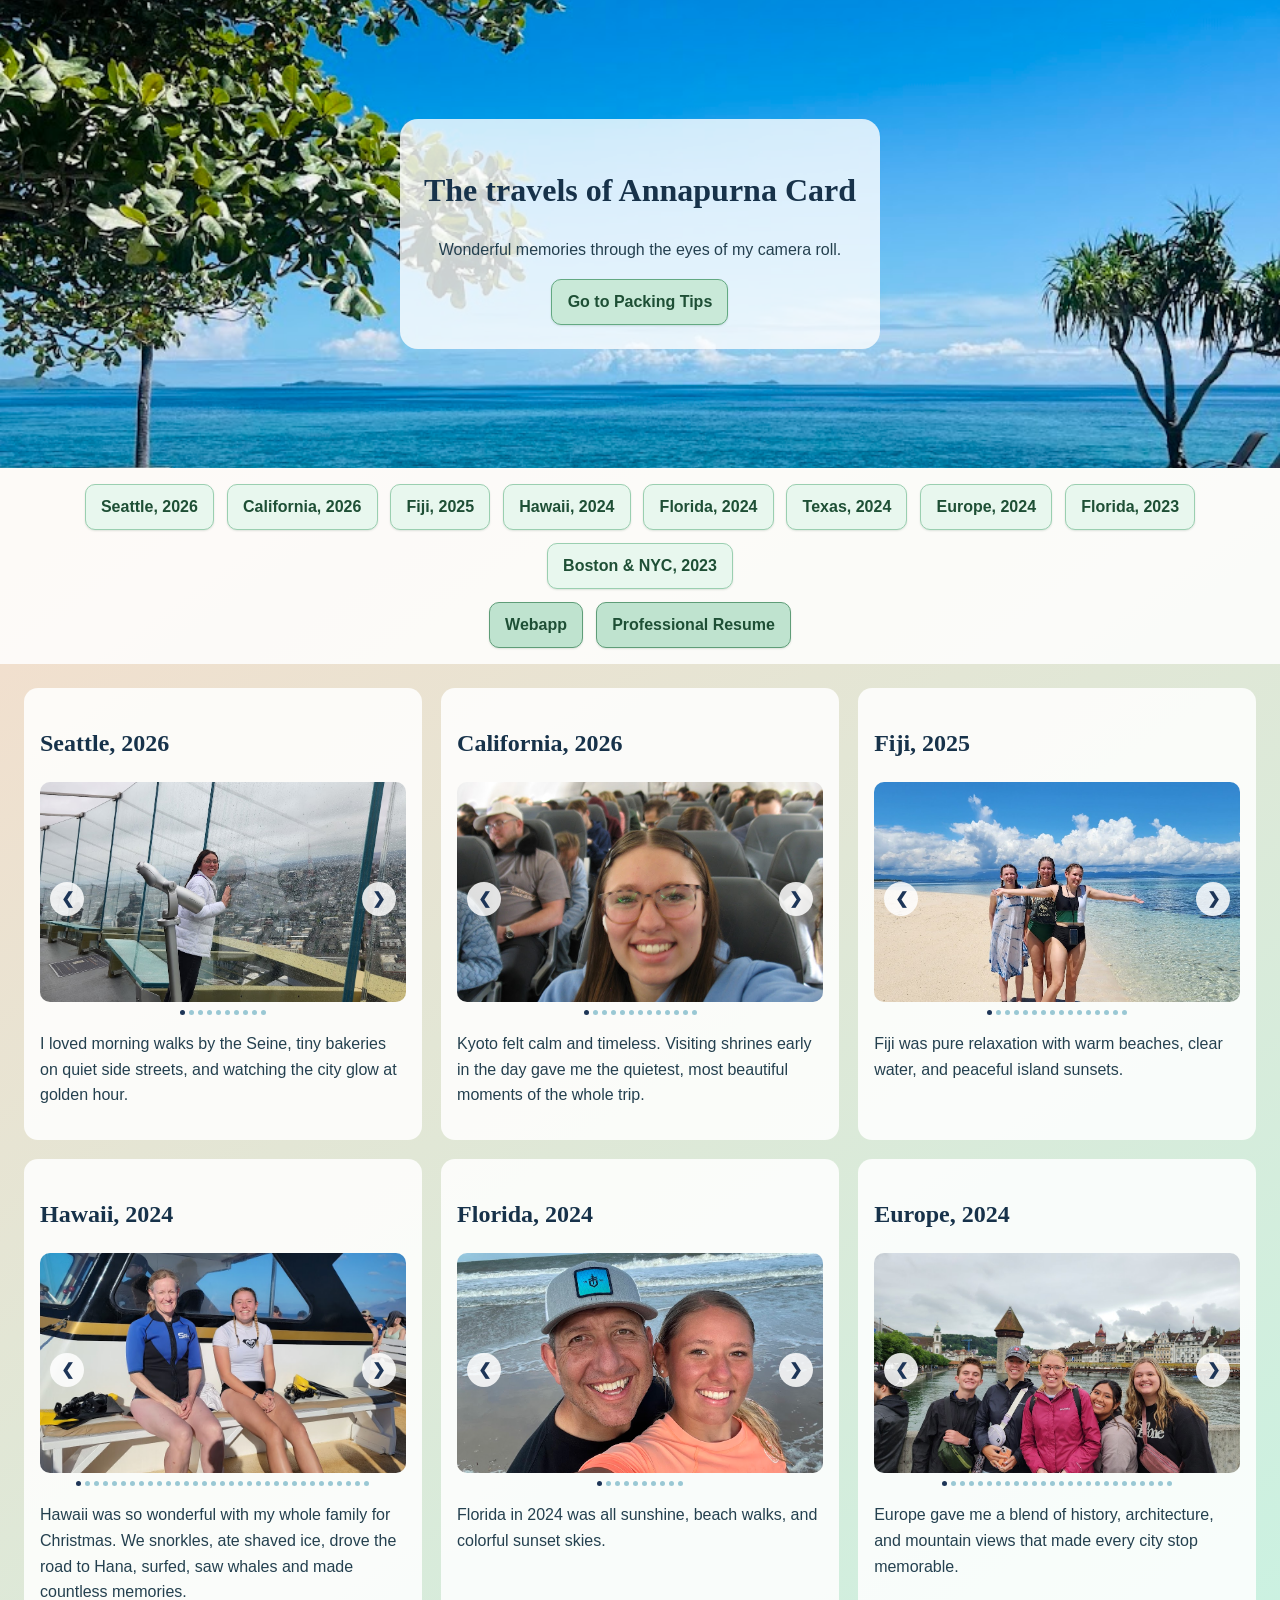
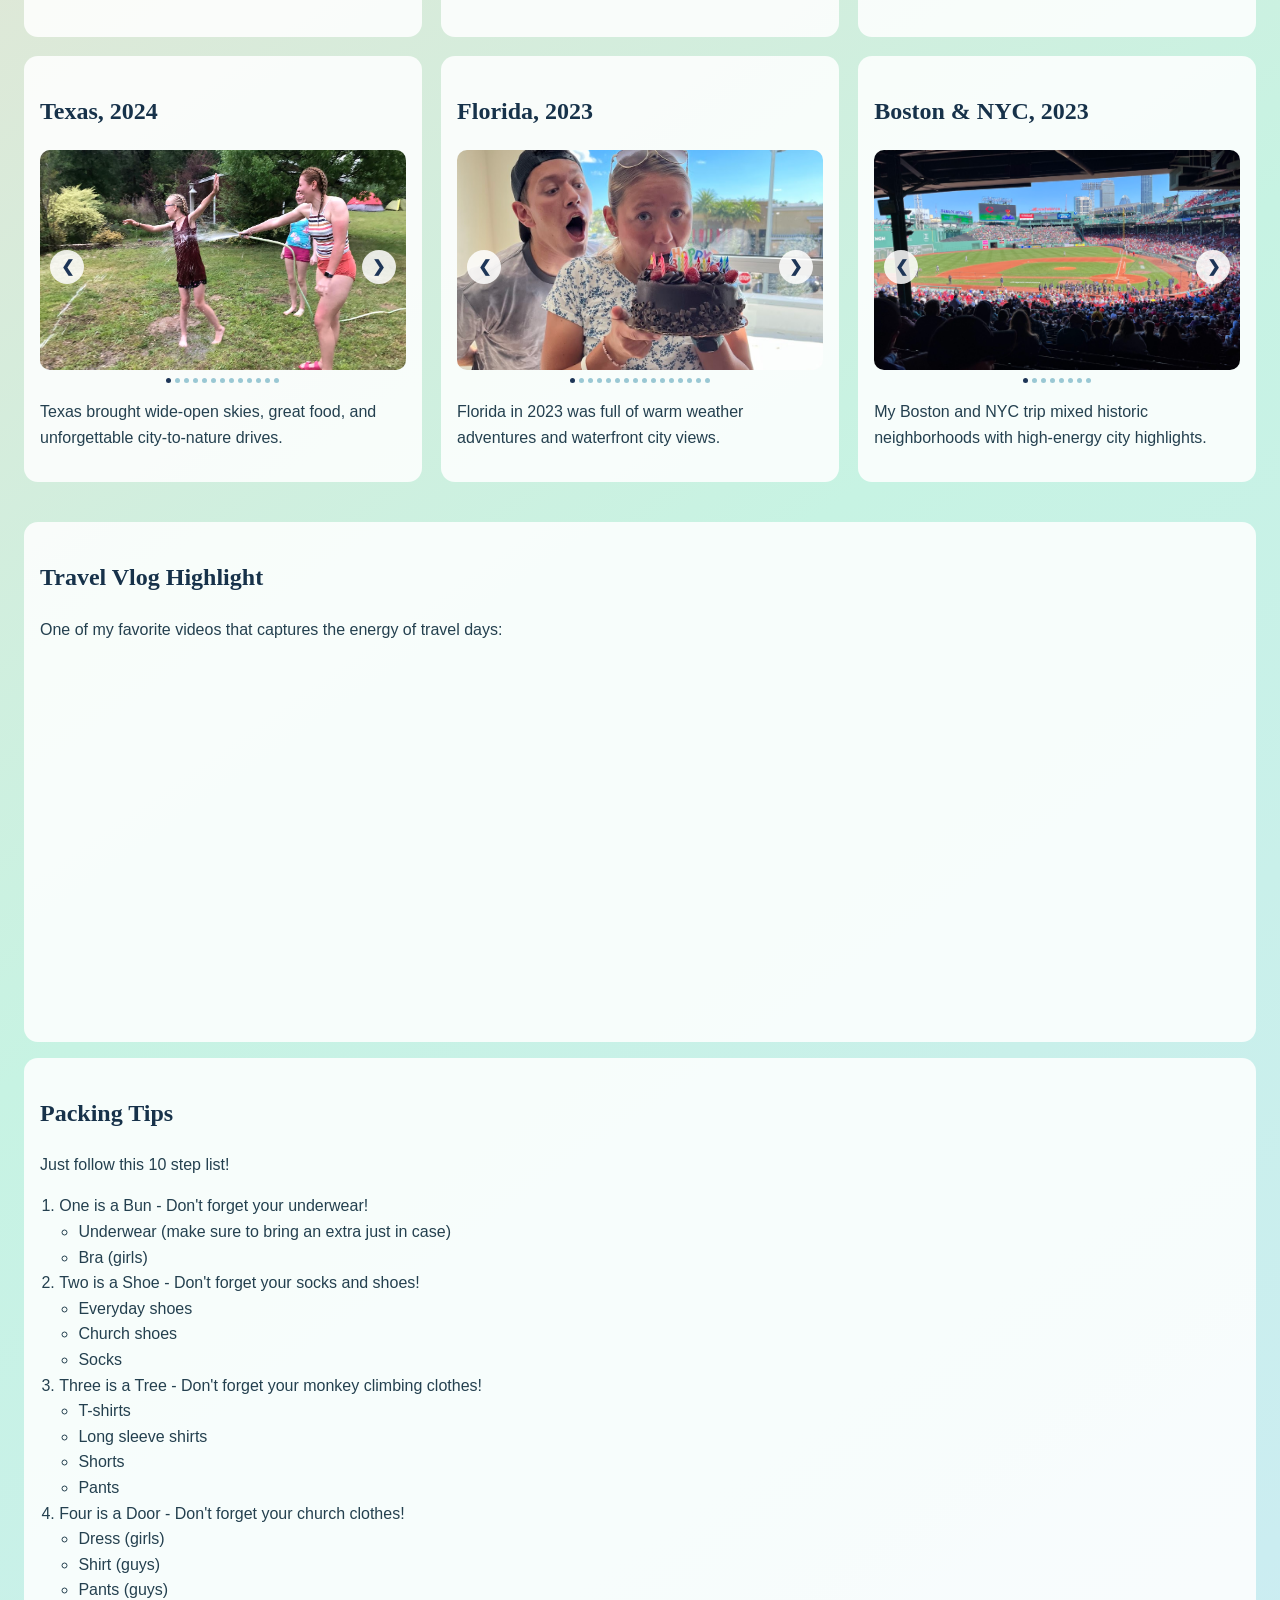
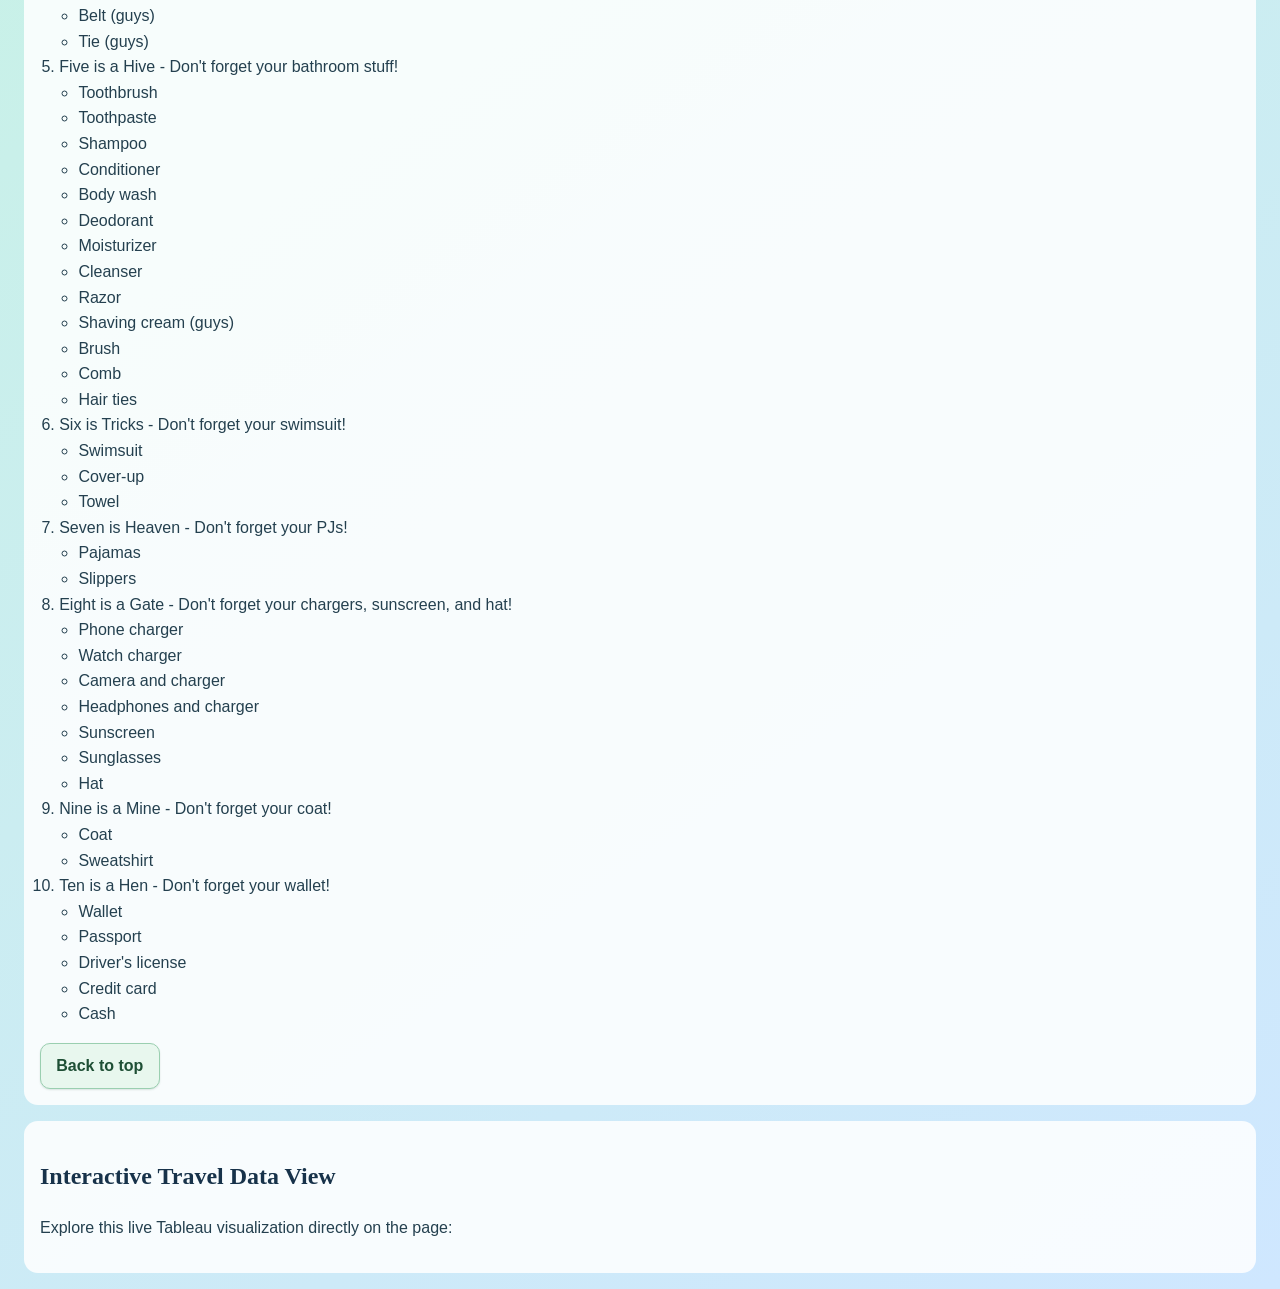
==== index.html @ b7c2732c "Add files via upload" ====
﻿<!DOCTYPE html>
<html lang="en">
<head>
  <meta charset="UTF-8" />
  <meta name="viewport" content="width=device-width, initial-scale=1.0" />
  <title>The travels of Annapurna Card | Travel Blog</title>
  <link rel="stylesheet" href="travel-styles.css" />
</head>
<body>
  <header class="hero">
    <div class="hero-overlay">
      <h1 id="top">The travels of Annapurna Card</h1>
      <p>Wonderful memories through the eyes of my camera roll.</p>
      <a class="cta-button" href="#packing-tips">Go to Packing Tips</a>
    </div>
  </header>

  <nav class="main-nav">
    <a class="nav-button" href="#seattle">Seattle, 2026</a>
    <a class="nav-button" href="#california">California, 2026</a>
    <a class="nav-button" href="#fiji">Fiji, 2025</a>
    <a class="nav-button" href="#hawaii">Hawaii, 2024</a>
    <a class="nav-button" href="#florida-2024">Florida, 2024</a>
    <a class="nav-button" href="#texas-2024">Texas, 2024</a>
    <a class="nav-button" href="#europe">Europe, 2024</a>
    <a class="nav-button" href="#florida-2023">Florida, 2023</a>
    <a class="nav-button" href="#boston-nyc-2023">Boston &amp; NYC, 2023</a>
    <div class="nav-secondary">
      <a class="nav-button alt" href="https://carda1-06.github.io/Baby-AFZ/" target="_blank" rel="noopener noreferrer">Webapp</a>
      <a class="nav-button alt" href="professional.html">Professional Resume</a>
    </div>
  </nav>

  <main>
    <div class="content-grid">
      <div class="location-card" id="seattle">
        <h2>Seattle, 2026</h2>
        <div class="carousel" data-carousel>
          <div class="carousel-track">
            <img class="carousel-slide active" src="images/all/seattle-1.jpg" alt="Seattle 2026 photo 1" />
            <img class="carousel-slide" src="images/all/seattle-2.jpg" alt="Seattle 2026 photo 2" />
            <img class="carousel-slide" src="images/all/seattle-3.jpg" alt="Seattle 2026 photo 3" />
            <img class="carousel-slide" src="images/all/seattle-4.jpg" alt="Seattle 2026 photo 4" />
            <img class="carousel-slide" src="images/all/seattle-5.jpg" alt="Seattle 2026 photo 5" />
            <img class="carousel-slide" src="images/all/seattle-6.jpg" alt="Seattle 2026 photo 6" />
            <img class="carousel-slide" src="images/all/seattle-7.jpg" alt="Seattle 2026 photo 7" />
            <img class="carousel-slide" src="images/all/seattle-8.jpg" alt="Seattle 2026 photo 8" />
            <img class="carousel-slide" src="images/all/seattle-9.jpg" alt="Seattle 2026 photo 9" />
            <img class="carousel-slide" src="images/all/seattle-10.jpg" alt="Seattle 2026 photo 10" />
          </div>
          <button class="carousel-btn prev" type="button" aria-label="Previous Seattle photo">&#10094;</button>
          <button class="carousel-btn next" type="button" aria-label="Next Seattle photo">&#10095;</button>
          <div class="carousel-dots"></div>
        </div>
        <p>
          I loved morning walks by the Seine, tiny bakeries on quiet side streets,
          and watching the city glow at golden hour.
        </p>
      </div>

      <div class="location-card" id="california">
        <h2>California, 2026</h2>
        <div class="carousel" data-carousel>
          <div class="carousel-track">
            <img class="carousel-slide active" src="images/all/california-1.jpg" alt="California 2026 photo 1" />
            <img class="carousel-slide" src="images/all/california-2.jpg" alt="California 2026 photo 3" />
            <img class="carousel-slide" src="images/all/california-3.jpg" alt="California 2026 photo 4" />
            <img class="carousel-slide" src="images/all/california-4.jpg" alt="California 2026 photo 5" />
            <img class="carousel-slide" src="images/all/california-5.jpg" alt="California 2026 photo 6" />
            <img class="carousel-slide" src="images/all/california-6.jpg" alt="California 2026 photo 7" />
            <img class="carousel-slide" src="images/all/california-7.jpg" alt="California 2026 photo 8" />
            <img class="carousel-slide" src="images/all/california-8.jpg" alt="California 2026 photo 9" />
            <img class="carousel-slide" src="images/all/california-9.jpg" alt="California 2026 photo 10" />
            <img class="carousel-slide" src="images/all/california-10.jpg" alt="California 2026 photo 11" />
            <img class="carousel-slide" src="images/all/california-11.jpg" alt="California 2026 photo 12" />
            <img class="carousel-slide" src="images/all/california-12.jpg" alt="California 2026 photo 13" />
            <img class="carousel-slide" src="images/all/california-13.jpg" alt="California 2026 photo 14" />
          </div>
          <button class="carousel-btn prev" type="button" aria-label="Previous California photo">&#10094;</button>
          <button class="carousel-btn next" type="button" aria-label="Next California photo">&#10095;</button>
          <div class="carousel-dots"></div>
        </div>
        <p>
          Kyoto felt calm and timeless. Visiting shrines early in the day gave me the
          quietest, most beautiful moments of the whole trip.
        </p>
      </div>

      <div class="location-card" id="fiji">
        <h2>Fiji, 2025</h2>
        <div class="carousel" data-carousel>
          <div class="carousel-track">
            <img class="carousel-slide active" src="images/all/fiji-1.jpg" alt="Fiji 2025 photo 1" />
            <img class="carousel-slide" src="images/all/fiji-2.jpg" alt="Fiji 2025 photo 2" />
            <img class="carousel-slide" src="images/all/fiji-3.jpg" alt="Fiji 2025 photo 3" />
            <img class="carousel-slide" src="images/all/fiji-4.jpg" alt="Fiji 2025 photo 4" />
            <img class="carousel-slide" src="images/all/fiji-5.jpg" alt="Fiji 2025 photo 5" />
            <img class="carousel-slide" src="images/all/fiji-6.jpg" alt="Fiji 2025 photo 6" />
            <img class="carousel-slide" src="images/all/fiji-7.jpg" alt="Fiji 2025 photo 7" />
            <img class="carousel-slide" src="images/all/fiji-8.jpg" alt="Fiji 2025 photo 8" />
            <img class="carousel-slide" src="images/all/fiji-9.jpg" alt="Fiji 2025 photo 9" />
            <img class="carousel-slide" src="images/all/fiji-10.jpg" alt="Fiji 2025 photo 10" />
            <img class="carousel-slide" src="images/all/fiji-11.jpg" alt="Fiji 2025 photo 11" />
            <img class="carousel-slide" src="images/all/fiji-12.jpg" alt="Fiji 2025 photo 12" />
            <img class="carousel-slide" src="images/all/fiji-13.jpg" alt="Fiji 2025 photo 13" />
            <img class="carousel-slide" src="images/all/fiji-14.jpg" alt="Fiji 2025 photo 14" />
            <img class="carousel-slide" src="images/all/fiji-15.jpg" alt="Fiji 2025 photo 15" />
            <img class="carousel-slide" src="images/all/fiji-16.jpg" alt="Fiji 2025 photo 16" />
          </div>
          <button class="carousel-btn prev" type="button" aria-label="Previous Fiji photo">&#10094;</button>
          <button class="carousel-btn next" type="button" aria-label="Next Fiji photo">&#10095;</button>
          <div class="carousel-dots"></div>
        </div>
        <p>
          Fiji was pure relaxation with warm beaches, clear water, and peaceful island
          sunsets.
        </p>
      </div>

      <div class="location-card" id="hawaii">
        <h2>Hawaii, 2024</h2>
        <div class="carousel" data-carousel>
          <div class="carousel-track">
            <img class="carousel-slide active" src="images/all/hawaii-1.jpg" alt="Hawaii 2024 photo 1" />
            <img class="carousel-slide" src="images/all/hawaii-2.jpg" alt="Hawaii 2024 photo 2" />
            <img class="carousel-slide" src="images/all/hawaii-3.jpg" alt="Hawaii 2024 photo 3" />
            <img class="carousel-slide shift-up" src="images/all/hawaii-4.jpg" alt="Hawaii 2024 photo 4" />
            <img class="carousel-slide" src="images/all/hawaii-5.jpg" alt="Hawaii 2024 photo 5" />
            <img class="carousel-slide" src="images/all/hawaii-6.jpg" alt="Hawaii 2024 photo 6" />
            <img class="carousel-slide" src="images/all/hawaii-7.jpg" alt="Hawaii 2024 photo 7" />
            <img class="carousel-slide" src="images/all/hawaii-8.jpg" alt="Hawaii 2024 photo 9" />
            <img class="carousel-slide" src="images/all/hawaii-9.jpg" alt="Hawaii 2024 photo 10" />
            <img class="carousel-slide" src="images/all/hawaii-10.jpg" alt="Hawaii 2024 photo 11" />
            <img class="carousel-slide" src="images/all/hawaii-11.jpg" alt="Hawaii 2024 photo 12" />
            <img class="carousel-slide" src="images/all/hawaii-12.jpg" alt="Hawaii 2024 photo 13" />
            <img class="carousel-slide" src="images/all/hawaii-13.jpg" alt="Hawaii 2024 photo 14" />
            <img class="carousel-slide" src="images/all/hawaii-14.jpg" alt="Hawaii 2024 photo 15" />
            <img class="carousel-slide" src="images/all/hawaii-15.jpg" alt="Hawaii 2024 photo 16" />
            <img class="carousel-slide" src="images/all/hawaii-16.jpg" alt="Hawaii 2024 photo 17" />
            <img class="carousel-slide" src="images/all/hawaii-17.jpg" alt="Hawaii 2024 photo 18" />
            <img class="carousel-slide" src="images/all/hawaii-18.jpg" alt="Hawaii 2024 photo 19" />
            <img class="carousel-slide" src="images/all/hawaii-19.jpg" alt="Hawaii 2024 photo 20" />
            <img class="carousel-slide" src="images/all/hawaii-20.jpg" alt="Hawaii 2024 photo 21" />
            <img class="carousel-slide" src="images/all/hawaii-21.jpg" alt="Hawaii 2024 photo 22" />
            <img class="carousel-slide shift-up" src="images/all/hawaii-22.jpg" alt="Hawaii 2024 photo 23" />
            <img class="carousel-slide" src="images/all/hawaii-23.jpg" alt="Hawaii 2024 photo 24" />
            <img class="carousel-slide" src="images/all/hawaii-24.jpg" alt="Hawaii 2024 photo 25" />
            <img class="carousel-slide" src="images/all/hawaii-25.jpg" alt="Hawaii 2024 photo 26" />
            <img class="carousel-slide" src="images/all/hawaii-26.jpg" alt="Hawaii 2024 photo 27" />
            <img class="carousel-slide" src="images/all/hawaii-27.jpg" alt="Hawaii 2024 photo 28" />
            <img class="carousel-slide" src="images/all/hawaii-28.jpg" alt="Hawaii 2024 photo 29" />
            <img class="carousel-slide" src="images/all/hawaii-29.jpg" alt="Hawaii 2024 photo 30" />
            <img class="carousel-slide" src="images/all/hawaii-30.jpg" alt="Hawaii 2024 photo 31" />
            <img class="carousel-slide" src="images/all/hawaii-31.jpg" alt="Hawaii 2024 photo 32" />
            <img class="carousel-slide" src="images/all/hawaii-32.jpg" alt="Hawaii 2024 photo 33" />
            <img class="carousel-slide" src="images/all/hawaii-33.png" alt="Hawaii 2024 photo 34" />
          </div>
          <button class="carousel-btn prev" type="button" aria-label="Previous Hawaii photo">&#10094;</button>
          <button class="carousel-btn next" type="button" aria-label="Next Hawaii photo">&#10095;</button>
          <div class="carousel-dots"></div>
        </div>
        <p>
          Hawaii was so wonderful with my whole family for Christmas. We snorkles, ate shaved ice, drove the road to Hana, surfed, saw whales
          and made countless memories. 
        </p>
      </div>

      <div class="location-card" id="florida-2024">
        <h2>Florida, 2024</h2>
        <div class="carousel" data-carousel>
          <div class="carousel-track">
            <img class="carousel-slide active" src="images/all/florida-2024-1.jpg" alt="Florida 2024 photo 1" />
            <img class="carousel-slide" src="images/all/florida-2024-2.jpg" alt="Florida 2024 photo 2" />
            <img class="carousel-slide" src="images/all/florida-2024-3.jpg" alt="Florida 2024 photo 3" />
            <img class="carousel-slide" src="images/all/florida-2024-4.png" alt="Florida 2024 photo 4" />
            <img class="carousel-slide" src="images/all/florida-2024-5.jpg" alt="Florida 2024 photo 5" />
            <img class="carousel-slide" src="images/all/florida-2024-6.jpg" alt="Florida 2024 photo 6" />
            <img class="carousel-slide" src="images/all/florida-2024-7.jpg" alt="Florida 2024 photo 7" />
            <img class="carousel-slide" src="images/all/florida-2024-8.jpg" alt="Florida 2024 photo 8" />
            <img class="carousel-slide" src="images/all/florida-2024-9.jpg" alt="Florida 2024 photo 9" />
            <img class="carousel-slide" src="images/all/florida-2024-10.jpg" alt="Florida 2024 photo 10" />
          </div>
          <button class="carousel-btn prev" type="button" aria-label="Previous Florida 2024 photo">&#10094;</button>
          <button class="carousel-btn next" type="button" aria-label="Next Florida 2024 photo">&#10095;</button>
          <div class="carousel-dots"></div>
        </div>
        <p>
          Florida in 2024 was all sunshine, beach walks, and colorful sunset skies.
        </p>
      </div>

      <div class="location-card" id="europe">
        <h2>Europe, 2024</h2>
        <div class="carousel" data-carousel>
          <div class="carousel-track">
            <img class="carousel-slide active" src="images/all/europe-1.jpg" alt="Europe 2024 photo 1" />
            <img class="carousel-slide" src="images/all/europe-2.jpg" alt="Europe 2024 photo 2" />
            <img class="carousel-slide" src="images/all/europe-3.jpg" alt="Europe 2024 photo 3" />
            <img class="carousel-slide" src="images/all/europe-4.jpg" alt="Europe 2024 photo 4" />
            <img class="carousel-slide" src="images/all/europe-5.jpg" alt="Europe 2024 photo 5" />
            <img class="carousel-slide" src="images/all/europe-6.jpg" alt="Europe 2024 photo 6" />
            <img class="carousel-slide" src="images/all/europe-7.jpg" alt="Europe 2024 photo 7" />
            <img class="carousel-slide" src="images/all/europe-8.jpg" alt="Europe 2024 photo 8" />
            <img class="carousel-slide" src="images/all/europe-9.jpg" alt="Europe 2024 photo 9" />
            <img class="carousel-slide" src="images/all/europe-10.jpg" alt="Europe 2024 photo 10" />
            <img class="carousel-slide" src="images/all/europe-11.jpg" alt="Europe 2024 photo 11" />
            <img class="carousel-slide" src="images/all/europe-12.jpg" alt="Europe 2024 photo 12" />
            <img class="carousel-slide" src="images/all/europe-13.jpg" alt="Europe 2024 photo 13" />
            <img class="carousel-slide" src="images/all/europe-14.jpg" alt="Europe 2024 photo 14" />
            <img class="carousel-slide" src="images/all/europe-15.jpg" alt="Europe 2024 photo 15" />
            <img class="carousel-slide" src="images/all/europe-16.jpg" alt="Europe 2024 photo 16" />
            <img class="carousel-slide" src="images/all/europe-17.jpg" alt="Europe 2024 photo 17" />
            <img class="carousel-slide" src="images/all/europe-18.jpg" alt="Europe 2024 photo 18" />
            <img class="carousel-slide" src="images/all/europe-19.jpg" alt="Europe 2024 photo 19" />
            <img class="carousel-slide" src="images/all/europe-20.jpg" alt="Europe 2024 photo 20" />
            <img class="carousel-slide" src="images/all/europe-21.jpg" alt="Europe 2024 photo 21" />
            <img class="carousel-slide" src="images/all/europe-22.jpg" alt="Europe 2024 photo 22" />
            <img class="carousel-slide" src="images/all/europe-23.jpg" alt="Europe 2024 photo 23" />
            <img class="carousel-slide" src="images/all/europe-24.jpg" alt="Europe 2024 photo 24" />
            <img class="carousel-slide" src="images/all/europe-25.jpg" alt="Europe 2024 photo 25" />
            <img class="carousel-slide" src="images/all/europe-26.jpg" alt="Europe 2024 photo 26" />
          </div>
          <button class="carousel-btn prev" type="button" aria-label="Previous Europe photo">&#10094;</button>
          <button class="carousel-btn next" type="button" aria-label="Next Europe photo">&#10095;</button>
          <div class="carousel-dots"></div>
        </div>
        <p>
          Europe gave me a blend of history, architecture, and mountain views that made
          every city stop memorable.
        </p>
      </div>

      <div class="location-card" id="texas-2024">
        <h2>Texas, 2024</h2>
        <div class="carousel" data-carousel>
          <div class="carousel-track">
            <img class="carousel-slide active" src="images/all/texas-2024-1.jpg" alt="Texas 2024 photo 1" />
            <img class="carousel-slide" src="images/all/texas-2024-2.jpg" alt="Texas 2024 photo 2" />
            <img class="carousel-slide" src="images/all/texas-2024-3.jpg" alt="Texas 2024 photo 3" />
            <img class="carousel-slide" src="images/all/texas-2024-4.jpg" alt="Texas 2024 photo 4" />
            <img class="carousel-slide" src="images/all/texas-2024-5.jpg" alt="Texas 2024 photo 5" />
            <img class="carousel-slide" src="images/all/texas-2024-6.jpg" alt="Texas 2024 photo 6" />
            <img class="carousel-slide" src="images/all/texas-2024-7.jpg" alt="Texas 2024 photo 7" />
            <img class="carousel-slide" src="images/all/texas-2024-8.jpg" alt="Texas 2024 photo 8" />
            <img class="carousel-slide" src="images/all/texas-2024-9.jpg" alt="Texas 2024 photo 9" />
            <img class="carousel-slide" src="images/all/texas-2024-10.jpg" alt="Texas 2024 photo 10" />
            <img class="carousel-slide" src="images/all/texas-2024-11.jpg" alt="Texas 2024 photo 11" />
            <img class="carousel-slide" src="images/all/texas-2024-12.jpg" alt="Texas 2024 photo 12" />
            <img class="carousel-slide" src="images/all/texas-2024-13.jpg" alt="Texas 2024 photo 13" />
          </div>
          <button class="carousel-btn prev" type="button" aria-label="Previous Texas photo">&#10094;</button>
          <button class="carousel-btn next" type="button" aria-label="Next Texas photo">&#10095;</button>
          <div class="carousel-dots"></div>
        </div>
        <p>
          Texas brought wide-open skies, great food, and unforgettable city-to-nature drives.
        </p>
      </div>

      <div class="location-card" id="florida-2023">
        <h2>Florida, 2023</h2>
        <div class="carousel" data-carousel>
          <div class="carousel-track">
            <img class="carousel-slide active shift-up" src="images/all/florida-2023-4.jpg" alt="Florida 2023 photo 1" />
            <img class="carousel-slide" src="images/all/florida-2023-2.jpg" alt="Florida 2023 photo 2" />
            <img class="carousel-slide" src="images/all/florida-2023-3.jpg" alt="Florida 2023 photo 3" />
            <img class="carousel-slide" src="images/all/florida-2023-1.jpg" alt="Florida 2023 photo 4" />
            <img class="carousel-slide" src="images/all/florida-2023-5.jpg" alt="Florida 2023 photo 5" />
            <img class="carousel-slide" src="images/all/florida-2023-6.jpg" alt="Florida 2023 photo 6" />
            <img class="carousel-slide" src="images/all/florida-2023-7.jpg" alt="Florida 2023 photo 7" />
            <img class="carousel-slide" src="images/all/florida-2023-8.jpg" alt="Florida 2023 photo 8" />
            <img class="carousel-slide" src="images/all/florida-2023-9.jpg" alt="Florida 2023 photo 9" />
            <img class="carousel-slide" src="images/all/florida-2023-10.jpg" alt="Florida 2023 photo 10" />
            <img class="carousel-slide" src="images/all/florida-2023-11.jpg" alt="Florida 2023 photo 11" />
            <img class="carousel-slide" src="images/all/florida-2023-12.jpg" alt="Florida 2023 photo 12" />
            <img class="carousel-slide" src="images/all/florida-2023-13.jpg" alt="Florida 2023 photo 13" />
            <img class="carousel-slide" src="images/all/florida-2023-14.jpg" alt="Florida 2023 photo 14" />
            <img class="carousel-slide" src="images/all/florida-2023-15.jpg" alt="Florida 2023 photo 15" />
            <img class="carousel-slide shift-up" src="images/all/florida-2023-16.jpg" alt="Florida 2023 photo 16" />
          </div>
          <button class="carousel-btn prev" type="button" aria-label="Previous Florida 2023 photo">&#10094;</button>
          <button class="carousel-btn next" type="button" aria-label="Next Florida 2023 photo">&#10095;</button>
          <div class="carousel-dots"></div>
        </div>
        <p>
          Florida in 2023 was full of warm weather adventures and waterfront city views.
        </p>
      </div>

      <div class="location-card" id="boston-nyc-2023">
        <h2>Boston &amp; NYC, 2023</h2>
        <div class="carousel" data-carousel>
          <div class="carousel-track">
            <img class="carousel-slide active" src="images/all/boston-nyc-2023-7.jpg" alt="Statue of Liberty visit during the Boston and NYC 2023 trip" />
            <img class="carousel-slide" src="images/all/boston-nyc-2023-8.jpg" alt="Boston and NYC 2023 trip photo" />
            <img class="carousel-slide" src="images/all/boston-nyc-2023-1.jpg" alt="New York waterfront skyline during the Boston and NYC 2023 trip" />
            <img class="carousel-slide" src="images/all/boston-nyc-2023-2.jpg" alt="Group photo in Boston during the 2023 trip" />
            <img class="carousel-slide" src="images/all/boston-nyc-2023-3.jpg" alt="Boston Marathon scene during the 2023 trip" />
            <img class="carousel-slide" src="images/all/boston-nyc-2023-4.jpg" alt="Times Square in New York City during the 2023 trip" />
            <img class="carousel-slide" src="images/all/boston-nyc-2023-5.jpg" alt="New York City skyline selfie from the 2023 trip" />
            <img class="carousel-slide" src="images/all/boston-nyc-2023-6.jpg" alt="Boston and NYC 2023 trip photo" />
          </div>
          <button class="carousel-btn prev" type="button" aria-label="Previous Boston and NYC photo">&#10094;</button>
          <button class="carousel-btn next" type="button" aria-label="Next Boston and NYC photo">&#10095;</button>
          <div class="carousel-dots"></div>
        </div>
        <p>
          My Boston and NYC trip mixed historic neighborhoods with high-energy city
          highlights.
        </p>
      </div>
    </div>

    <div class="media-section">
      <h2>Travel Vlog Highlight</h2>
      <p>One of my favorite videos that captures the energy of travel days:</p>
      <iframe
        width="560"
        height="315"
        src="https://www.youtube.com/embed/mH0SHAM8suk?si=4f0q_Fjfeonb6sWp"
        title="YouTube video player"
        frameborder="0"
        allow="accelerometer; autoplay; clipboard-write; encrypted-media; gyroscope; picture-in-picture; web-share"
        referrerpolicy="strict-origin-when-cross-origin"
        allowfullscreen>
      </iframe>
    </div>

    <div class="tips-section" id="packing-tips">
      <h2>Packing Tips</h2>
      <p>Just follow this 10 step list!</p>
      <ol>
        <li>
          One is a Bun - Don't forget your underwear!
          <ul>
            <li>Underwear (make sure to bring an extra just in case)</li>
            <li>Bra (girls)</li>

          </ul>
        </li>
        <li>
          Two is a Shoe - Don't forget your socks and shoes!
          <ul>
            <li>Everyday shoes</li>
            <li>Church shoes</li>
            <li>Socks</li>
          </ul>
        </li>
        <li>
          Three is a Tree - Don't forget your monkey climbing clothes!
          <ul>
            <li>T-shirts</li>
            <li>Long sleeve shirts</li>
            <li>Shorts</li>
            <li>Pants</li>
          </ul>
        </li>
        <li> Four is a Door - Don't forget your church clothes!</li>
            <ul>
                <li>Dress (girls)</li>
                <li>Shirt (guys)</li>
                <li>Pants (guys)</li>
                <li>Belt (guys)</li>
                <li>Tie (guys)</li>
             </ul>
        <li>Five is a Hive - Don't forget your bathroom stuff!</li>
        <ul> 
            <li>Toothbrush</li> 
            <li>Toothpaste</li>
            <li>Shampoo</li>
            <li>Conditioner</li>
            <li>Body wash</li>
            <li>Deodorant</li>
            <li>Moisturizer</li>
            <li>Cleanser</li>
            <li>Razor</li>
            <li>Shaving cream (guys)</li>
            <li>Brush</li>
            <li>Comb</li>
            <li>Hair ties</li>
        </ul>
        <li>Six is Tricks - Don't forget your swimsuit!</li>
        <ul>
            <li>Swimsuit</li>
            <li>Cover-up</li>
            <li>Towel</li>
        </ul>
        <li>Seven is Heaven - Don't forget your PJs!</li>
        <ul>
            <li>Pajamas</li>
            <li>Slippers</li>
        </ul>
        <li>Eight is a Gate - Don't forget your chargers, sunscreen, and hat!</li>
        <ul>
            <li>Phone charger</li>
            <li>Watch charger</li>
            <li>Camera and charger</li>
            <li>Headphones and charger</li>
            <li>Sunscreen</li>
            <li>Sunglasses</li>
            <li>Hat</li>
        </ul>
        <li>Nine is a Mine - Don't forget your coat!</li>
        <ul>
            <li>Coat</li>
            <li>Sweatshirt</li>
        </ul>
        <li>Ten is a Hen - Don't forget your wallet!</li>
        <ul>
            <li>Wallet</li>
            <li>Passport</li>
            <li>Driver's license</li>
            <li>Credit card</li>
            <li>Cash</li>
        </ul>

      </ol>
      <a class="back-to-top" href="#top">Back to top</a>
    </div>

    <div class="tableau-section">
      <h2>Interactive Travel Data View</h2>
      <p>Explore this live Tableau visualization directly on the page:</p>
      <div class='tableauPlaceholder' id='viz1776193511182' style='position: relative'>
        <noscript>
          <a href='#'>
            <img alt=' ' src='https://public.tableau.com/static/images/Th/TheWorldsDependencyontheTravelIndustry/TheWorldsDependencyontheTravelIndustry/1_rss.png' style='border: none' />
          </a>
        </noscript>
        <object class='tableauViz' style='display:none;'>
          <param name='host_url' value='https%3A%2F%2Fpublic.tableau.com%2F' />
          <param name='embed_code_version' value='3' />
          <param name='site_root' value='' />
          <param name='name' value='TheWorldsDependencyontheTravelIndustry/TheWorldsDependencyontheTravelIndustry' />
          <param name='tabs' value='no' />
          <param name='toolbar' value='yes' />
          <param name='static_image' value='https://public.tableau.com/static/images/Th/TheWorldsDependencyontheTravelIndustry/TheWorldsDependencyontheTravelIndustry/1.png' />
          <param name='animate_transition' value='yes' />
          <param name='display_static_image' value='yes' />
          <param name='display_spinner' value='yes' />
          <param name='display_overlay' value='yes' />
          <param name='display_count' value='yes' />
          <param name='language' value='en-US' />
        </object>
      </div>
      <script type='text/javascript'>
        var divElement = document.getElementById('viz1776193511182');
        var vizElement = divElement.getElementsByTagName('object')[0];
        vizElement.style.width = '1350px';
        vizElement.style.height = '1027px';
        var scriptElement = document.createElement('script');
        scriptElement.src = 'https://public.tableau.com/javascripts/api/viz_v1.js';
        vizElement.parentNode.insertBefore(scriptElement, vizElement);
      </script>
    </div>
  </main>
  <script>

    const initializeCarousel = (carousel) => {
      const slides = Array.from(carousel.querySelectorAll(".carousel-slide"));
      const prevBtn = carousel.querySelector(".carousel-btn.prev");
      const nextBtn = carousel.querySelector(".carousel-btn.next");
      const dotsWrap = carousel.querySelector(".carousel-dots");

      if (!slides.length) {
        if (prevBtn) prevBtn.style.display = "none";
        if (nextBtn) nextBtn.style.display = "none";
        if (dotsWrap) dotsWrap.style.display = "none";
        return;
      }

      if (!prevBtn || !nextBtn || !dotsWrap) return;

      let index = slides.findIndex((slide) => slide.classList.contains("active"));
      if (index < 0) index = 0;
      slides.forEach((slide, i) => slide.classList.toggle("active", i === index));
      dotsWrap.innerHTML = "";

      const setActiveSlide = (newIndex) => {
        slides[index].classList.remove("active");
        dotsWrap.children[index].classList.remove("active");
        index = (newIndex + slides.length) % slides.length;
        slides[index].classList.add("active");
        dotsWrap.children[index].classList.add("active");
      };

      slides.forEach((_, i) => {
        const dot = document.createElement("button");
        dot.type = "button";
        dot.className = i === index ? "dot active" : "dot";
        dot.setAttribute("aria-label", "Go to slide " + (i + 1));
        dot.addEventListener("click", () => setActiveSlide(i));
        dotsWrap.appendChild(dot);
      });

      if (slides.length === 1) {
        prevBtn.style.display = "none";
        nextBtn.style.display = "none";
        dotsWrap.style.display = "none";
        return;
      }

      prevBtn.addEventListener("click", () => setActiveSlide(index - 1));
      nextBtn.addEventListener("click", () => setActiveSlide(index + 1));
    };

    const initializeCarousels = () => {
      const carousels = document.querySelectorAll("[data-carousel]");

      for (const carousel of carousels) {
        initializeCarousel(carousel);
      }
    };

    initializeCarousels();
  </script>
</body>
</html>
---- travel-styles.css ----
﻿:root {
  --pastel-peach: #ffd9c7;
  --pastel-mint: #c7f3e3;
  --pastel-sky: #cfe7ff;
  --pastel-sun: #fff1a8;
  --ink: #24404f;
  --white: #ffffff;
}

* {
  box-sizing: border-box;
}

body {
  margin: 0;
  font-family: "Trebuchet MS", "Segoe UI", sans-serif;
  color: var(--ink);
  background: linear-gradient(145deg, var(--pastel-peach), var(--pastel-mint), var(--pastel-sky));
  line-height: 1.6;
}

html {
  scroll-behavior: smooth;
  scroll-padding-top: 16px;
}

.hero {
  min-height: 52vh;
  background-image: url("images/all/backgrounds-1.jpg");
  background-size: cover;
  background-position: center;
  display: flex;
  align-items: center;
  justify-content: center;
  text-align: center;
  padding: 2rem;
}

.hero-overlay {
  background: rgba(255, 255, 255, 0.8);
  border-radius: 18px;
  padding: 1.5rem;
  max-width: 720px;
}

.main-nav {
  display: flex;
  flex-wrap: wrap;
  justify-content: center;
  gap: 0.8rem;
  padding: 1rem;
  background: rgba(255, 255, 255, 0.85);
  position: static;
}

.nav-secondary {
  width: 100%;
  display: flex;
  justify-content: center;
  gap: 0.8rem;
}

.nav-button,
.cta-button,
.back-to-top {
  text-decoration: none;
  background: #e8f7ee;
  color: #1e4f35;
  font-weight: 600;
  border-radius: 10px;
  padding: 0.58rem 0.95rem;
  display: inline-block;
  border: 1px solid #9acfb0;
  box-shadow: 0 1px 2px rgba(30, 79, 53, 0.14);
  transition: background-color 0.18s ease, border-color 0.18s ease, transform 0.18s ease;
}

.nav-button:hover,
.nav-button:focus-visible,
.cta-button:hover,
.cta-button:focus-visible,
.back-to-top:hover,
.back-to-top:focus-visible {
  background: #d7f0e2;
  border-color: #79b895;
  transform: translateY(-1px);
}

.nav-button.alt {
  background: #bfe3cf;
  border-color: #5f9d78;
}

.cta-button {
  background: #c9e9d8;
  border-color: #63a982;
}

.content-grid {
  display: grid;
  grid-template-columns: repeat(3, minmax(0, 1fr));
  gap: 1.2rem;
  padding: 1.5rem;
  max-width: 1300px;
  margin: 0 auto;
}

.location-card,
.media-section,
.tips-section,
.tableau-section {
  background: rgba(255, 255, 255, 0.86);
  border-radius: 14px;
  padding: 1rem;
}

.location-card {
  margin: 0;
  scroll-margin-top: 16px;
}

.media-section,
.tips-section,
.tableau-section {
  margin: 1rem 1.5rem;
}

.location-card img {
  width: 100%;
  height: 220px;
  object-fit: cover;
  border-radius: 10px;
}

.carousel {
  position: relative;
  margin-bottom: 0.6rem;
}

.carousel-track {
  position: relative;
  min-height: 220px;
}

.carousel-slide {
  width: 100%;
  height: 220px;
  object-fit: cover;
  border-radius: 10px;
  display: none;
}

.carousel-slide.active {
  display: block;
}

.carousel-slide.shift-up {
  object-position: center 35%;
}

#florida-2023 .carousel-slide {
  object-fit: cover;
  object-position: center 62%;
}

#florida-2023 .carousel-slide.shift-up {
  object-position: center 42%;
}

.carousel-btn {
  position: absolute;
  top: 50%;
  transform: translateY(-50%);
  border: none;
  border-radius: 999px;
  width: 34px;
  height: 34px;
  cursor: pointer;
  background: rgba(255, 255, 255, 0.85);
  color: #1d3557;
  font-size: 1rem;
  font-weight: 700;
}

.carousel-btn.prev {
  left: 10px;
}

.carousel-btn.next {
  right: 10px;
}

.carousel-dots {
  display: flex;
  justify-content: center;
  gap: 0.25rem;
  margin-top: 0.5rem;
}

.dot {
  width: 5px;
  height: 5px;
  aspect-ratio: 1 / 1;
  display: block;
  flex: 0 0 auto;
  padding: 0;
  border-radius: 50%;
  border: 0;
  background: #9ac8d4;
  cursor: pointer;
}

.dot.active {
  background: #1d3557;
}

.resume-wrapper {
  max-width: 980px;
  margin: 2rem auto 3rem;
  padding: 0 1rem;
}

.resume-header,
.resume-section {
  background: rgba(255, 255, 255, 0.9);
  border-radius: 14px;
  padding: 1.2rem;
  margin-bottom: 1rem;
}

.resume-nav {
  display: flex;
  flex-wrap: wrap;
  gap: 0.7rem;
  margin-top: 0.8rem;
}

.resume-section h3 {
  margin-bottom: 0.2rem;
  color: #1d3557;
}

.resume-section p {
  margin-top: 0;
}

.skills-grid {
  display: grid;
  gap: 1rem;
  grid-template-columns: repeat(auto-fit, minmax(220px, 1fr));
}

.media-section iframe {
  width: 100%;
  min-height: 360px;
  border-radius: 10px;
}

h1,
h2 {
  font-family: Georgia, "Times New Roman", serif;
  color: #17324a;
}

ol,
ul {
  padding-left: 1.2rem;
}

@media (max-width: 680px) {
  .content-grid {
    grid-template-columns: 1fr;
  }

  .hero {
    min-height: 42vh;
  }

  .location-card,
  .media-section,
  .tips-section,
  .tableau-section {
    margin: 1rem;
  }

  .resume-wrapper {
    margin-top: 1rem;
  }
}

@media (min-width: 681px) and (max-width: 1050px) {
  .content-grid {
    grid-template-columns: repeat(2, minmax(0, 1fr));
  }
}

body.professional-page {
  font-family: "Segoe UI", Tahoma, Arial, sans-serif;
  color: #1f2a37;
  background: #eef2f6;
}

.professional-page h1,
.professional-page h2 {
  font-family: "Cambria", "Times New Roman", serif;
  color: #223247;
}

.professional-page .resume-wrapper {
  max-width: 1200px;
  margin: 1.5rem auto 2.5rem;
  padding: 0 1rem;
  display: grid;
  grid-template-columns: 250px minmax(0, 1fr);
  gap: 1.2rem;
  align-items: start;
}

.professional-page .resume-sidebar {
  position: sticky;
  top: 1rem;
  background: #f7f9fb;
  border: 1px solid #d3dce6;
  border-radius: 10px;
  padding: 1rem;
}

.professional-page .resume-sidebar h2 {
  margin: 0 0 0.8rem;
  font-size: 1rem;
  letter-spacing: 0.02em;
  text-transform: uppercase;
}

.professional-page .resume-nav {
  display: flex;
  flex-direction: column;
  gap: 0.55rem;
  margin: 0 0 0.85rem;
}

.professional-page .resume-link {
  display: block;
  text-decoration: none;
  color: #1f2a37;
  background: #ffffff;
  border: 1px solid #ccd7e3;
  border-radius: 8px;
  padding: 0.5rem 0.7rem;
  font-weight: 600;
}

.professional-page .resume-link:hover,
.professional-page .resume-link:focus-visible {
  background: #eaf0f7;
  border-color: #aabdd2;
}

.professional-page .resume-link-alt {
  background: #dce8f3;
}

.professional-page .resume-content {
  min-width: 0;
}

.professional-page .resume-header,
.professional-page .resume-section {
  background: #ffffff;
  border: 1px solid #d3dce6;
  border-radius: 10px;
  padding: 1.15rem 1.25rem;
  margin-bottom: 0.9rem;
  box-shadow: 0 1px 2px rgba(16, 24, 40, 0.05);
}

.professional-page .resume-header p,
.professional-page .resume-section p,
.professional-page .resume-section li {
  color: #324256;
}

.professional-page .resume-section h3 {
  color: #223247;
}

.professional-page .back-to-top {
  margin-top: 0.6rem;
  background: #e6edf5;
  border: 1px solid #bfd0e2;
  color: #1f2a37;
  padding: 0.45rem 0.8rem;
  border-radius: 8px;
  font-weight: 600;
}

@media (max-width: 900px) {
  .professional-page .resume-wrapper {
    grid-template-columns: 1fr;
  }

  .professional-page .resume-sidebar {
    position: static;
  }
}
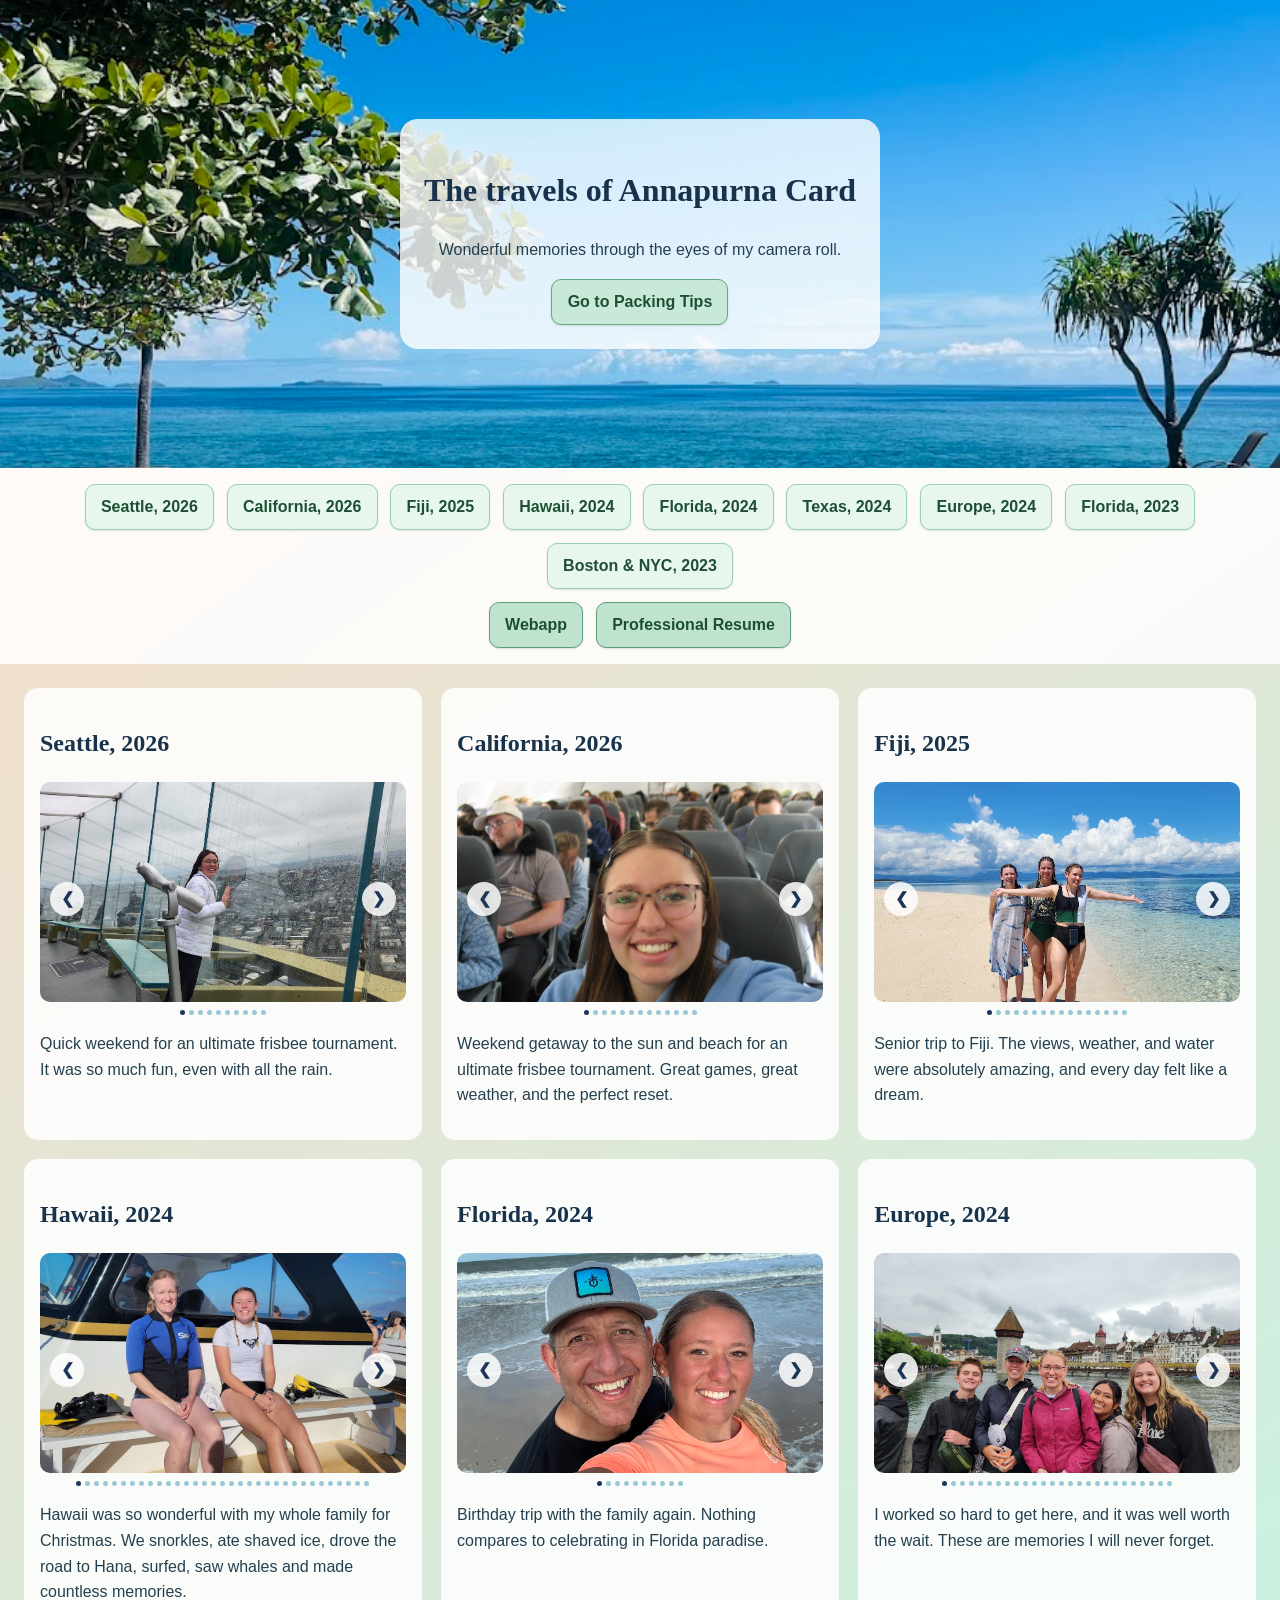
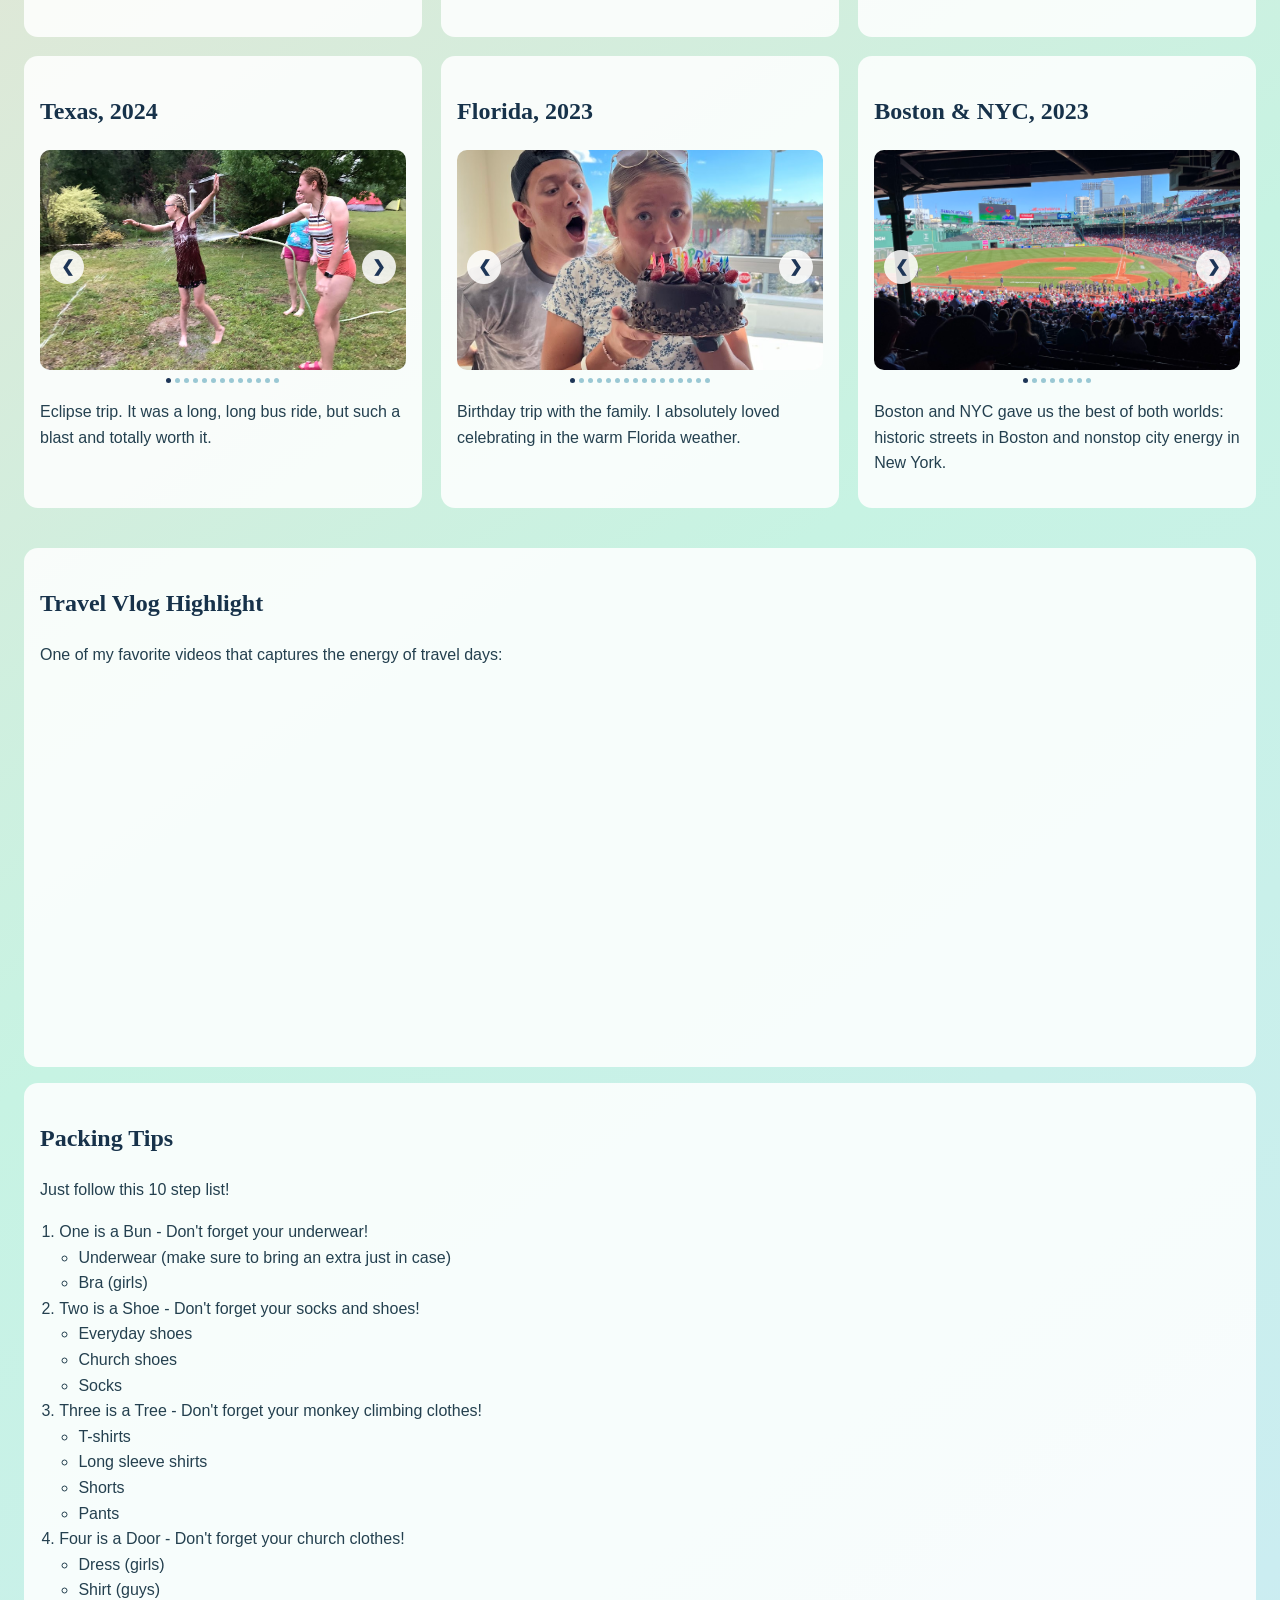
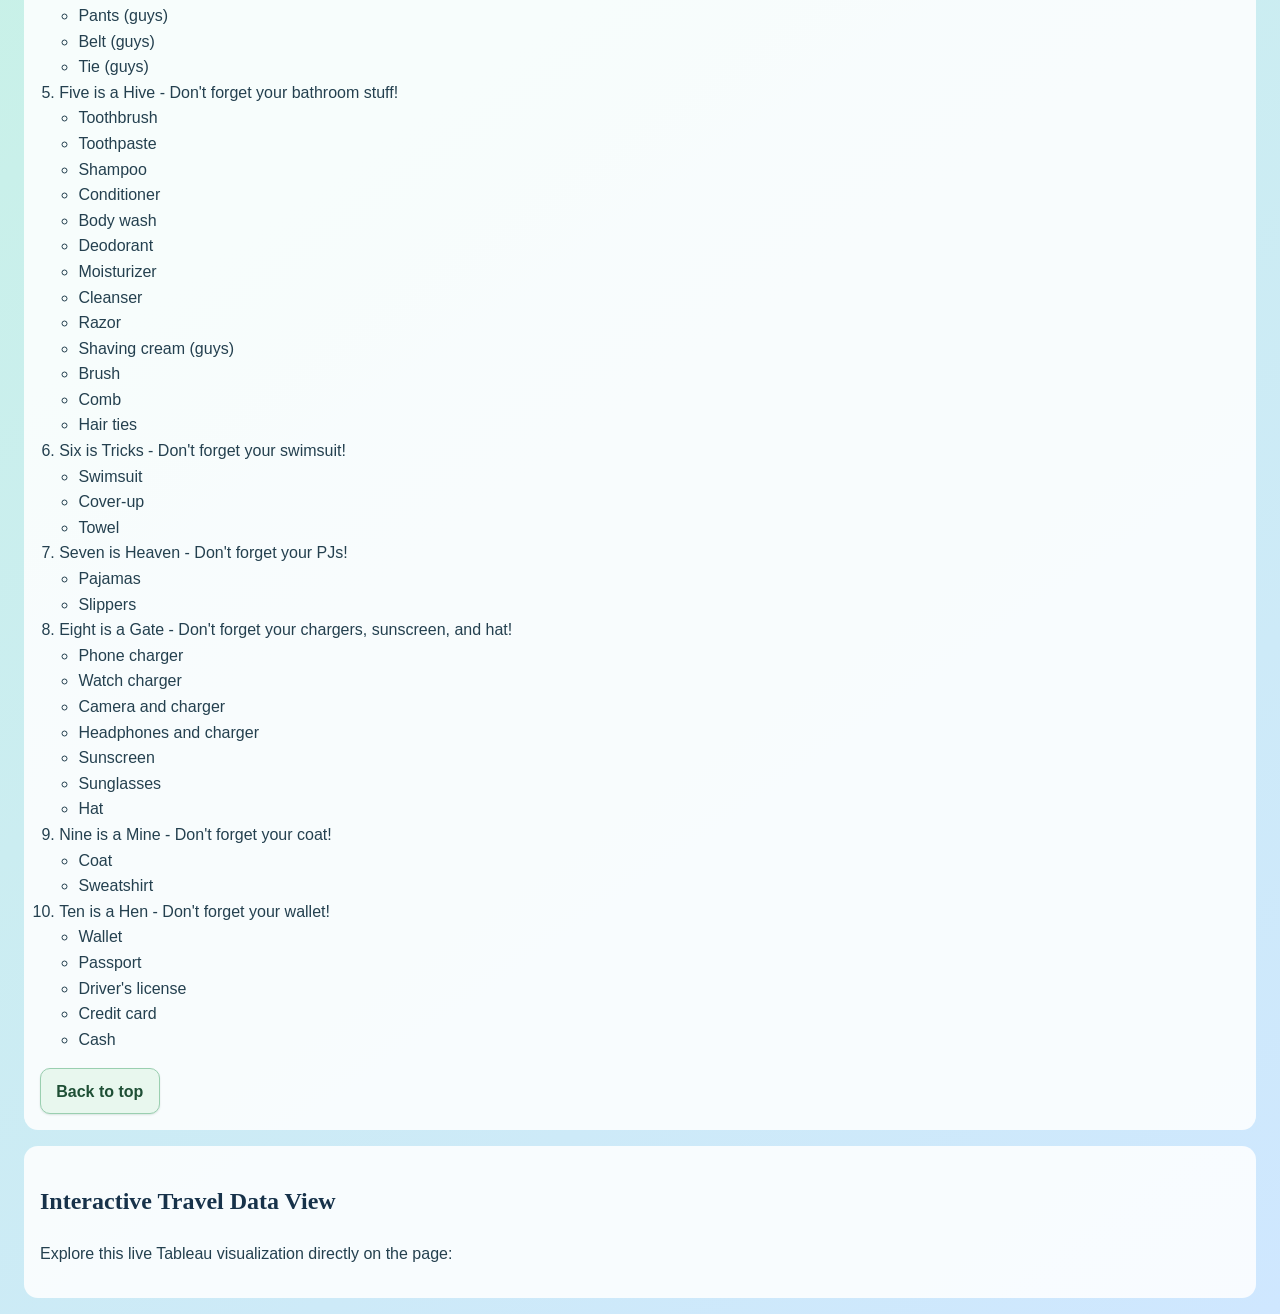
==== commit c209455b: "Add files via upload" ====
--- a/index.html
+++ b/index.html
@@ -53,8 +53,8 @@
           <div class="carousel-dots"></div>
         </div>
         <p>
-          I loved morning walks by the Seine, tiny bakeries on quiet side streets,
-          and watching the city glow at golden hour.
+          Quick weekend for an ultimate frisbee tournament. It was so much fun, even
+          with all the rain.
         </p>
       </div>
 
@@ -81,8 +81,8 @@
           <div class="carousel-dots"></div>
         </div>
         <p>
-          Kyoto felt calm and timeless. Visiting shrines early in the day gave me the
-          quietest, most beautiful moments of the whole trip.
+          Weekend getaway to the sun and beach for an ultimate frisbee tournament.
+          Great games, great weather, and the perfect reset.
         </p>
       </div>
 
@@ -101,7 +101,7 @@
             <img class="carousel-slide" src="images/all/fiji-9.jpg" alt="Fiji 2025 photo 9" />
             <img class="carousel-slide" src="images/all/fiji-10.jpg" alt="Fiji 2025 photo 10" />
             <img class="carousel-slide" src="images/all/fiji-11.jpg" alt="Fiji 2025 photo 11" />
-            <img class="carousel-slide" src="images/all/fiji-12.jpg" alt="Fiji 2025 photo 12" />
+            <img class="carousel-slide shift-up" src="images/all/fiji-12.jpg" alt="Fiji 2025 photo 12" />
             <img class="carousel-slide" src="images/all/fiji-13.jpg" alt="Fiji 2025 photo 13" />
             <img class="carousel-slide" src="images/all/fiji-14.jpg" alt="Fiji 2025 photo 14" />
             <img class="carousel-slide" src="images/all/fiji-15.jpg" alt="Fiji 2025 photo 15" />
@@ -112,8 +112,8 @@
           <div class="carousel-dots"></div>
         </div>
         <p>
-          Fiji was pure relaxation with warm beaches, clear water, and peaceful island
-          sunsets.
+          Senior trip to Fiji. The views, weather, and water were absolutely amazing,
+          and every day felt like a dream.
         </p>
       </div>
 
@@ -185,7 +185,8 @@
           <div class="carousel-dots"></div>
         </div>
         <p>
-          Florida in 2024 was all sunshine, beach walks, and colorful sunset skies.
+          Birthday trip with the family again. Nothing compares to celebrating in
+          Florida paradise.
         </p>
       </div>
 
@@ -225,8 +226,8 @@
           <div class="carousel-dots"></div>
         </div>
         <p>
-          Europe gave me a blend of history, architecture, and mountain views that made
-          every city stop memorable.
+          I worked so hard to get here, and it was well worth the wait. These are
+          memories I will never forget.
         </p>
       </div>
 
@@ -253,7 +254,8 @@
           <div class="carousel-dots"></div>
         </div>
         <p>
-          Texas brought wide-open skies, great food, and unforgettable city-to-nature drives.
+          Eclipse trip. It was a long, long bus ride, but such a blast and totally
+          worth it.
         </p>
       </div>
 
@@ -283,7 +285,8 @@
           <div class="carousel-dots"></div>
         </div>
         <p>
-          Florida in 2023 was full of warm weather adventures and waterfront city views.
+          Birthday trip with the family. I absolutely loved celebrating in the warm
+          Florida weather.
         </p>
       </div>
 
@@ -305,8 +308,8 @@
           <div class="carousel-dots"></div>
         </div>
         <p>
-          My Boston and NYC trip mixed historic neighborhoods with high-energy city
-          highlights.
+          Boston and NYC gave us the best of both worlds: historic streets in Boston
+          and nonstop city energy in New York.
         </p>
       </div>
     </div>
